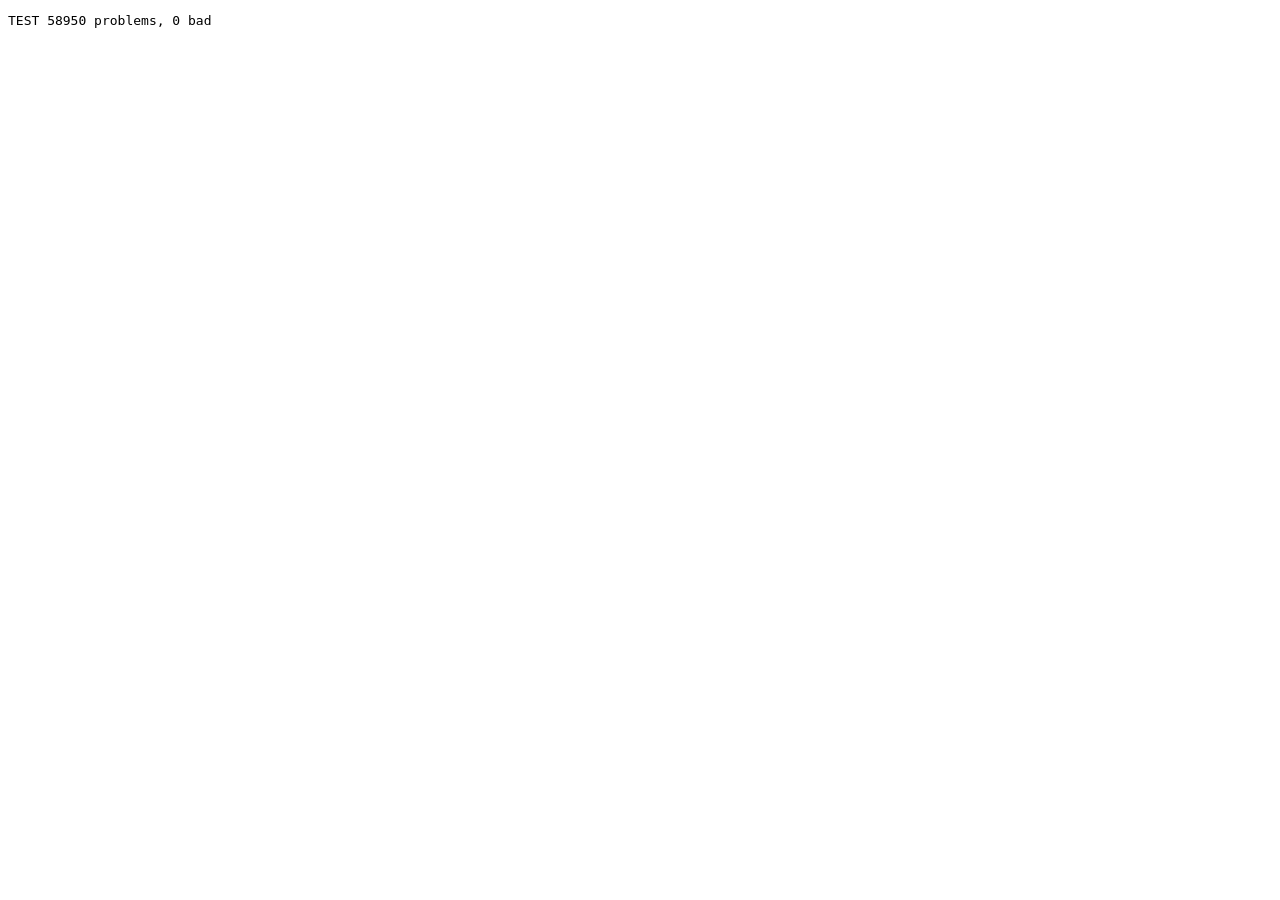
==== test.html @ 12d21ddf "add 8 and 10" ====
<!DOCTYPE html><html><head><meta charset="utf-8"><title>test</title></head><body><pre id="out">running…</pre>
<script src="data/y8.js"></script><script src="data/y10.js"></script>
<script src="js/lib.js"></script><script src="js/g_number.js"></script><script src="js/g_algebra.js"></script><script src="js/g_geometry.js"></script><script src="js/g_data.js"></script>
<script src="js/skills.js"></script><script src="js/engine.js"></script>
<script>
const bad=[];let n=0;
const names=new Set();
for(const cid of COURSE_IDS)for(const sec of Object.keys(SKILLS[cid]))SKILLS[cid][sec].forEach(s=>names.add(s));
for(const s of names)if(typeof G[s]!=='function')bad.push('missing generator '+s);
for(const cid of COURSE_IDS){
  // every lesson has skills
  for(const l of allLessons(cid))if(!sectionSkills(cid,l.sec).length)bad.push('no skills '+cid+' '+l.sec);
}
for(const s of names)for(let lv=0;lv<3;lv++)for(let i=0;i<150;i++){
  n++;let p;try{p=makeProblem(s,mkR(i*7919+lv*31+s.length),lv)}catch(e){bad.push(s+' lv'+lv+' seed'+i+': '+e.message);continue}
  const blob=(p.text||'')+(p.eq||'')+(p.svg||'')+p.steps.join('')+ansText(p)+(p.choices?p.choices.join(''):'');
  if(/NaN|undefined|Infinity|\[object/.test(blob))bad.push(s+' lv'+lv+' bad text: '+blob.replace(/<[^>]+>/g,'').slice(0,90));
  const sub=p.mc?String(p.ans):(p.ansStr&&/^-?\d+\/\d+/.test(p.ansStr)?p.ansStr.split(' ')[0]:String(p.ans));
  if(!checkAnswer(p,sub))bad.push(s+' lv'+lv+' own answer rejected: '+sub);
}
// full sets build
for(const cid of COURSE_IDS){let k=0;for(const l of allLessons(cid)){try{lessonProblems(cid,l,12,l.n)}catch(e){bad.push('lesson '+cid+' '+l.n+': '+e.message)}k++}
  for(const d of examDefs(cid)){try{examProblems(cid,d.weeks,d.n,1)}catch(e){bad.push('exam '+d.id+': '+e.message)}}}
document.getElementById('out').textContent='TEST '+n+' problems, '+bad.length+' bad\n'+bad.slice(0,60).join('\n');
document.title='TEST '+n+' '+bad.length;
</script></body></html>
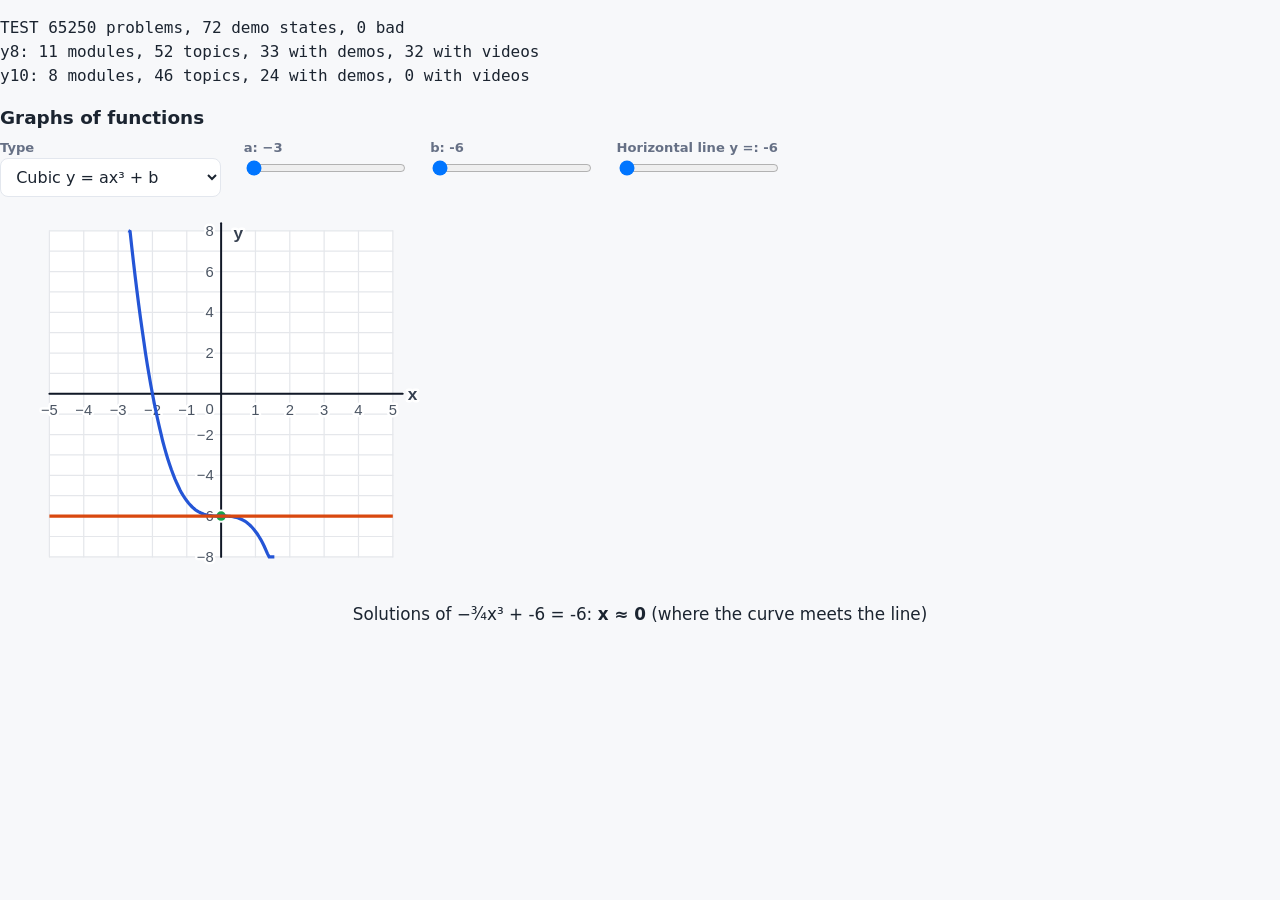
==== commit 59bf7080: "Courses from Edupage plans, step-by-step slides, demos, lesson timer - Year 8 and Year 10 topics com" ====
--- a/test.html
+++ b/test.html
@@ -1,26 +1,41 @@
-<!DOCTYPE html><html><head><meta charset="utf-8"><title>test</title></head><body><pre id="out">running…</pre>
+<!DOCTYPE html><html><head><meta charset="utf-8"><title>test</title><link rel="stylesheet" href="css/style.css"><link rel="stylesheet" href="css/app.css"></head><body><pre id="out">running…</pre><div id="scratch"></div>
 <script src="data/y8.js"></script><script src="data/y10.js"></script>
-<script src="js/lib.js"></script><script src="js/g_number.js"></script><script src="js/g_algebra.js"></script><script src="js/g_geometry.js"></script><script src="js/g_data.js"></script>
-<script src="js/skills.js"></script><script src="js/engine.js"></script>
+<script src="js/lib.js"></script><script src="js/g_number.js"></script><script src="js/g_algebra.js"></script><script src="js/g_geometry.js"></script><script src="js/g_data.js"></script><script src="js/g_y8.js"></script><script src="js/g_extra.js"></script>
+<script src="js/engine.js"></script><script src="js/demos.js"></script>
 <script>
-const bad=[];let n=0;
+const $=(s,e=document)=>e.querySelector(s),$$=(s,e=document)=>[...e.querySelectorAll(s)];
+const bad=[];let n=0;const BADTXT=/NaN|undefined|Infinity|\[object/;
 const names=new Set();
-for(const cid of COURSE_IDS)for(const sec of Object.keys(SKILLS[cid]))SKILLS[cid][sec].forEach(s=>names.add(s));
+for(const cid of COURSE_IDS)for(const l of allLessons(cid)){if(!l.skills.length)bad.push('no skills '+cid+' '+l.sec);l.skills.forEach(s=>names.add(s))}
 for(const s of names)if(typeof G[s]!=='function')bad.push('missing generator '+s);
-for(const cid of COURSE_IDS){
-  // every lesson has skills
-  for(const l of allLessons(cid))if(!sectionSkills(cid,l.sec).length)bad.push('no skills '+cid+' '+l.sec);
-}
-for(const s of names)for(let lv=0;lv<3;lv++)for(let i=0;i<150;i++){
+for(const s of names)if(typeof G[s]==='function')for(let lv=0;lv<3;lv++)for(let i=0;i<150;i++){
   n++;let p;try{p=makeProblem(s,mkR(i*7919+lv*31+s.length),lv)}catch(e){bad.push(s+' lv'+lv+' seed'+i+': '+e.message);continue}
-  const blob=(p.text||'')+(p.eq||'')+(p.svg||'')+p.steps.join('')+ansText(p)+(p.choices?p.choices.join(''):'');
-  if(/NaN|undefined|Infinity|\[object/.test(blob))bad.push(s+' lv'+lv+' bad text: '+blob.replace(/<[^>]+>/g,'').slice(0,90));
+  const blob=(p.text||'')+(p.eq||'')+(p.svg||'')+(p.frames||[]).join('')+p.steps.join('')+ansText(p)+(p.choices?p.choices.join(''):'');
+  if(BADTXT.test(blob))bad.push(s+' lv'+lv+' bad text: '+blob.replace(/<[^>]+>/g,'').slice(0,90));
+  if(p.frames&&p.frames.length!==p.steps.length)bad.push(s+' lv'+lv+' frames '+p.frames.length+' vs steps '+p.steps.length);
+  if(p.mc&&(new Set(p.choices).size!==p.choices.length||p.ans<0||p.ans>=p.choices.length))bad.push(s+' lv'+lv+' bad choices '+p.choices.join(' | '));
   const sub=p.mc?String(p.ans):(p.ansStr&&/^-?\d+\/\d+/.test(p.ansStr)?p.ansStr.split(' ')[0]:String(p.ans));
   if(!checkAnswer(p,sub))bad.push(s+' lv'+lv+' own answer rejected: '+sub);
+  if(!p.mc&&p.ansStr&&!/\//.test(p.ansStr)&&!checkAnswer(p,p.ansStr.replace(/−/g,'-')))bad.push(s+' lv'+lv+' shown answer rejected: '+p.ansStr);
 }
-// full sets build
-for(const cid of COURSE_IDS){let k=0;for(const l of allLessons(cid)){try{lessonProblems(cid,l,12,l.n)}catch(e){bad.push('lesson '+cid+' '+l.n+': '+e.message)}k++}
-  for(const d of examDefs(cid)){try{examProblems(cid,d.weeks,d.n,1)}catch(e){bad.push('exam '+d.id+': '+e.message)}}}
-document.getElementById('out').textContent='TEST '+n+' problems, '+bad.length+' bad\n'+bad.slice(0,60).join('\n');
+for(const cid of COURSE_IDS){
+  for(const l of allLessons(cid)){try{lessonProblems(cid,l,12,l.n)}catch(e){bad.push('lesson '+cid+' '+l.n+': '+e.message)}if(l.demo&&!DEMOS[l.demo])bad.push('unknown demo '+l.demo)}
+  for(const d of examDefs(cid)){try{const ps=examProblems(cid,d.weeks,d.n,1);if(ps.length!==d.n)bad.push('exam size '+d.id)}catch(e){bad.push('exam '+d.id+': '+e.message)}}
+}
+// every demo, every select option, all steps
+const host=$('#scratch');let nd=0;
+for(const [k,def] of Object.entries(DEMOS)){
+  const sels=def.controls.filter(c=>c.type==='select'),combos=[{}];
+  sels.forEach(c=>{const cur=combos.splice(0);cur.forEach(o=>c.opts.forEach(op=>combos.push({...o,[c.id]:op[0]})))});
+  for(const init of combos.slice(0,40)){
+    nd++;try{host.innerHTML='';const st=mountDemo(host,def,init);if(def.steps){$('[data-a=all]',host).click()}
+      if(BADTXT.test(host.innerHTML))bad.push('demo '+k+' '+JSON.stringify(init)+' bad text '+host.innerText.slice(0,80));
+      $$('input[type=range]',host).forEach(r=>{r.value=r.max;r.dispatchEvent(new Event('input'));r.value=r.min;r.dispatchEvent(new Event('input'))});
+      if(BADTXT.test(host.innerHTML))bad.push('demo '+k+' '+JSON.stringify(init)+' bad text at extremes');
+    }catch(e){bad.push('demo '+k+' '+JSON.stringify(init)+': '+e.message)}
+  }
+}
+const summary=COURSE_IDS.map(c=>`${c}: ${course(c).modules.length} modules, ${allLessons(c).length} topics, ${allLessons(c).filter(l=>demoFor(l)).length} with demos, ${allLessons(c).filter(l=>l.videos).length} with videos`).join('\n');
+document.getElementById('out').textContent='TEST '+n+' problems, '+nd+' demo states, '+bad.length+' bad\n'+summary+'\n'+bad.slice(0,80).join('\n');
 document.title='TEST '+n+' '+bad.length;
 </script></body></html>
--- a/css/style.css
+++ b/css/style.css
@@ -0,0 +1,81 @@
+:root{--bg:#f7f8fa;--panel:#fff;--ink:#1b2430;--mute:#667085;--line:#e3e7ee;--brand:#2455d6;--brand-ink:#fff;--ok:#157f3d;--ok-bg:#e8f6ee;--bad:#b42318;--bad-bg:#fdecea;--chip:#eef2fb;--shadow:0 1px 2px rgba(16,24,40,.06),0 1px 3px rgba(16,24,40,.08)}
+:root[data-theme=dark]{--bg:#0f141b;--panel:#171e28;--ink:#e8edf5;--mute:#9aa6b8;--line:#263142;--brand:#6c93ff;--brand-ink:#0b1220;--ok:#5bd68a;--ok-bg:#12301f;--bad:#ff8b80;--bad-bg:#3a1713;--chip:#1e2837;--shadow:none}
+@media(prefers-color-scheme:dark){:root[data-theme=system]{--bg:#0f141b;--panel:#171e28;--ink:#e8edf5;--mute:#9aa6b8;--line:#263142;--brand:#6c93ff;--brand-ink:#0b1220;--ok:#5bd68a;--ok-bg:#12301f;--bad:#ff8b80;--bad-bg:#3a1713;--chip:#1e2837;--shadow:none}}
+*{box-sizing:border-box}
+html{font-size:16px}
+body{margin:0;background:var(--bg);color:var(--ink);font-family:"Segoe UI",system-ui,-apple-system,Arial,sans-serif;line-height:1.5}
+a{color:var(--brand);text-decoration:none}a:hover{text-decoration:underline}
+header.top{position:sticky;top:0;z-index:20;display:flex;align-items:center;gap:1.5rem;padding:.7rem 1.5rem;background:var(--panel);border-bottom:1px solid var(--line)}
+.logo{font-weight:800;font-size:1.3rem;color:var(--ink)}.logo:hover{text-decoration:none}
+header nav{display:flex;gap:.3rem;flex:1}
+header nav a{color:var(--ink);padding:.4rem .8rem;border-radius:8px;font-weight:600}
+header nav a:hover,header nav a.on{background:var(--chip);text-decoration:none}
+button{font:inherit;cursor:pointer}
+.ghost{background:transparent;border:1px solid var(--line);color:var(--ink);padding:.35rem .7rem;border-radius:8px}
+main{max-width:1180px;margin:0 auto;padding:1.5rem}
+main.wide{max-width:none;padding:1rem 1.5rem}
+h1{font-size:1.9rem;margin:.2rem 0 1rem}h2{font-size:1.3rem;margin:1.6rem 0 .6rem}h3{margin:.4rem 0}
+.crumbs{font-size:.9rem;color:var(--mute);margin-bottom:.4rem}.crumbs a{color:var(--mute)}.crumbs span{margin:0 .35rem}
+.cards{display:grid;grid-template-columns:repeat(auto-fit,minmax(280px,1fr));gap:1rem}
+.card{display:block;background:var(--panel);border:1px solid var(--line);border-radius:12px;padding:1.2rem 1.3rem;box-shadow:var(--shadow);color:var(--ink)}
+a.card:hover{border-color:var(--brand);text-decoration:none}
+.card .t{font-size:1.4rem;font-weight:700}.card .m{color:var(--mute);margin-top:.3rem}.card .go{color:var(--brand);font-weight:600;margin-top:.8rem}
+.btn{background:var(--brand);color:var(--brand-ink);border:0;border-radius:8px;padding:.55rem 1.1rem;font-weight:600}
+.btn:hover{filter:brightness(1.08)}.btn:disabled{opacity:.45;cursor:not-allowed}
+.btn.alt{background:var(--chip);color:var(--ink);border:1px solid var(--line)}
+.row{display:flex;gap:.6rem;flex-wrap:wrap;align-items:center}.sp{flex:1}
+input[type=text],input[type=search],select{font:inherit;padding:.5rem .7rem;border:1px solid var(--line);border-radius:8px;background:var(--panel);color:var(--ink)}
+.search{width:100%;max-width:420px;margin:.2rem 0 1rem}
+details.week{background:var(--panel);border:1px solid var(--line);border-radius:12px;margin:.5rem 0;box-shadow:var(--shadow)}
+details.week>summary{list-style:none;cursor:pointer;padding:.9rem 1.2rem;display:flex;align-items:center;gap:1rem;font-weight:700}
+details.week>summary::-webkit-details-marker{display:none}
+details.week>summary:after{content:"▾";color:var(--mute)}details.week[open]>summary:after{content:"▴"}
+.wn{color:var(--brand);min-width:5.5rem}.wt{flex:1}.wp{color:var(--mute);font-weight:500;font-size:.9rem}
+.lessons{list-style:none;margin:0;padding:0 1.2rem 1rem}
+.lessons li{display:flex;gap:.8rem;align-items:center;padding:.45rem 0;border-top:1px solid var(--line)}
+.lessons .n{color:var(--mute);min-width:3.6rem;font-size:.9rem}.lessons .tick{width:1.2rem;color:var(--ok);font-weight:700}
+.lessons li.testrow a{font-weight:700}
+.tabs{display:flex;gap:.3rem;border-bottom:1px solid var(--line);margin:.5rem 0 1rem}
+.tabs a{padding:.5rem 1rem;border-bottom:3px solid transparent;color:var(--mute);font-weight:600}.tabs a.on{color:var(--brand);border-color:var(--brand)}.tabs a:hover{text-decoration:none;color:var(--ink)}
+/* problems */
+.q{background:var(--panel);border:1px solid var(--line);border-radius:12px;padding:1rem 1.2rem;margin:.8rem 0;box-shadow:var(--shadow)}
+.qh{display:flex;gap:.8rem;align-items:center;margin-bottom:.4rem}.qn{font-weight:700}.lv{font-size:.75rem;padding:.05rem .5rem;border-radius:99px;background:var(--chip);color:var(--mute)}
+.status{margin-left:auto;font-size:.85rem;color:var(--mute)}.q.ok .status{color:var(--ok);font-weight:700}.q.no .status{color:var(--bad);font-weight:700}
+.q.ok{border-left:4px solid var(--ok)}.q.no{border-left:4px solid var(--bad)}
+.qt{font-size:1.08rem;margin:.3rem 0}.qt table.mini{margin:.4rem 0}
+.eq{font-size:1.5rem;margin:.5rem 0;font-family:"Cambria Math",Georgia,serif}
+.frac{display:inline-flex;flex-direction:column;vertical-align:middle;text-align:center;margin:0 .2em;line-height:1.2;font-size:.95em}
+.frac>span:first-child{border-bottom:1.5px solid currentColor;padding:0 .3em}.frac>span:last-child{padding:0 .3em}
+.svg-fig{display:block;width:100%;max-width:520px;max-height:340px;height:auto;margin:.4rem 0}.svg-fig.sq{max-width:420px}
+.note{color:var(--mute);font-size:.9rem}
+.ans{display:flex;gap:.6rem;align-items:center;flex-wrap:wrap;margin:.7rem 0}.ans label{font-weight:600}.ans input{width:9rem}
+.opts{display:grid;gap:.4rem;margin:.6rem 0}.opts label{display:flex;gap:.6rem;align-items:center;padding:.5rem .7rem;border:1px solid var(--line);border-radius:8px;cursor:pointer}.opts label:hover{background:var(--chip)}
+.acts{display:flex;gap:.5rem;flex-wrap:wrap}.acts button{background:none;border:0;color:var(--brand);padding:.2rem .1rem;font-weight:600}
+.fb{margin-top:.4rem;font-weight:600}.fb.ok{color:var(--ok)}.fb.no{color:var(--bad)}.fb.hint{color:var(--mute);font-weight:500}
+.sol{margin:.6rem 0 0;padding:.6rem 1rem .6rem 2rem;background:var(--chip);border-radius:8px}.sol li{margin:.2rem 0}
+table.mini{border-collapse:collapse}table.mini th,table.mini td{border:1px solid var(--line);padding:.2rem .6rem;text-align:center}table.mini th{background:var(--chip)}
+.progress{height:8px;background:var(--chip);border-radius:99px;overflow:hidden;min-width:160px}.progress i{display:block;height:100%;background:var(--brand)}
+.stat{font-weight:700}
+/* deck */
+.deck{display:flex;flex-direction:column;background:var(--panel);border:1px solid var(--line);border-radius:12px;height:calc(100vh - 275px);min-height:460px;overflow:hidden}
+.deck:fullscreen{width:100vw;height:100vh;border:0;border-radius:0;background:var(--bg)}
+.deckbar{display:flex;align-items:center;gap:1rem;padding:.55rem 1rem;border-bottom:1px solid var(--line);font-weight:600}
+.dots{display:flex;gap:.3rem;flex-wrap:wrap}.dot{width:11px;height:11px;border-radius:50%;border:2px solid var(--brand);background:transparent;padding:0}.dot.seen{background:var(--chip)}.dot.on{background:var(--brand)}
+.stage{flex:1;min-height:0;overflow:auto;padding:1rem 1.3rem}
+.deck:fullscreen .stage{font-size:1.25rem;padding:1.4rem 2.2rem}.deck:fullscreen .qt{font-size:1.4rem}.deck:fullscreen .eq{font-size:2.2rem}.deck:fullscreen .svg-fig{max-width:780px;max-height:55vh}
+.decknav{display:flex;align-items:center;justify-content:space-between;padding:.55rem 1rem;border-top:1px solid var(--line)}
+.page{display:flex;justify-content:center}.page img{max-width:100%;max-height:calc(100vh - 330px);border:1px solid var(--line);border-radius:6px;background:#fff;cursor:zoom-in}
+.deck:fullscreen .page img{max-height:calc(100vh - 190px)}
+.page.zoom{display:block}.page.zoom img{max-width:none;max-height:none;width:100%;cursor:zoom-out}
+.objs{font-size:1.25rem;line-height:1.7}.objs li{margin:.3rem 0}
+.keys{display:flex;flex-wrap:wrap;gap:.5rem;margin:1rem 0}.keys span{background:var(--chip);padding:.25rem .8rem;border-radius:99px}
+.big{font-size:1.9rem;font-weight:800}
+.two{display:grid;grid-template-columns:repeat(auto-fit,minmax(340px,1fr));gap:1rem}
+/* exams */
+.examgrid{display:grid;grid-template-columns:repeat(auto-fill,minmax(150px,1fr));gap:.6rem}
+.examlink{display:block;padding:.7rem .9rem;border:1px solid var(--line);border-radius:10px;background:var(--panel);color:var(--ink)}.examlink:hover{border-color:var(--brand);text-decoration:none}
+.examlink b{display:block}.examlink small{color:var(--mute)}.examlink .best{color:var(--ok);font-weight:700;font-size:.85rem}
+.timer{position:sticky;top:60px;z-index:5;background:var(--panel);border:1px solid var(--line);border-radius:10px;padding:.5rem 1rem;display:flex;gap:1rem;align-items:center;margin-bottom:.6rem}
+.timer .time{font-weight:800;font-size:1.2rem;font-variant-numeric:tabular-nums}
+.result{font-size:1.5rem;font-weight:800;margin:.5rem 0}
+@media(max-width:700px){main{padding:1rem}.deck{height:auto;min-height:70vh}header.top{flex-wrap:wrap}}
--- a/css/app.css
+++ b/css/app.css
@@ -0,0 +1,90 @@
+/* MathQuest additions: modules and topic cards, slides, demos, examples, timer, tools, videos, wheel */
+:root[data-theme=dark] .svg-fig{background:#fff;border-radius:8px}
+@media(prefers-color-scheme:dark){:root[data-theme=system] .svg-fig{background:#fff;border-radius:8px}}
+.lead{color:var(--mute);margin:-.4rem 0 1rem}.small{font-size:.85rem}
+
+/* header tools menu */
+header .tools,.dtools{position:relative}
+header .tools summary,.dtools summary{list-style:none;cursor:pointer;padding:.35rem .7rem;border:1px solid var(--line);border-radius:8px;font-weight:600}
+header .tools summary::-webkit-details-marker,.dtools summary::-webkit-details-marker{display:none}
+header .tools>div,.dtools>div{position:absolute;right:0;top:2.4rem;z-index:30;background:var(--panel);border:1px solid var(--line);border-radius:10px;box-shadow:0 8px 24px rgba(0,0,0,.15);padding:.4rem;display:flex;flex-direction:column;min-width:190px}
+header .tools a,.dtools a{padding:.45rem .7rem;border-radius:6px;color:var(--ink);font-weight:600}
+header .tools a:hover,.dtools a:hover{background:var(--chip);text-decoration:none}
+
+/* lesson timer */
+.lt{display:inline-flex;align-items:center;gap:.3rem;padding:.2rem .35rem .2rem .7rem;border:1px solid var(--line);border-radius:99px;background:var(--panel);color:var(--ink);font-variant-numeric:tabular-nums}
+.ltlab{font-size:.72rem;color:var(--mute);font-weight:700;text-transform:uppercase;letter-spacing:.5px}
+.ltime{font-weight:800;font-size:1.1rem;min-width:3.2rem;text-align:center}
+.ltb{border:0;background:var(--chip);color:var(--ink);border-radius:99px;width:1.9rem;height:1.9rem;padding:0;font-size:.9rem}
+.lt.run{border-color:var(--ok)}
+.lt.warn{background:#fef3c7;border-color:#f59e0b;color:#92400e;animation:ltpulse 1.2s infinite}
+.lt.over{background:#fee2e2;border-color:#dc2626;color:#991b1b}
+.lt.warn .ltlab,.lt.over .ltlab{color:inherit}
+@keyframes ltpulse{50%{box-shadow:0 0 0 6px rgba(245,158,11,.3)}}
+.ltbanner{position:fixed;left:50%;top:18%;transform:translateX(-50%);z-index:999;padding:1.2rem 1.6rem;border-radius:14px;font-size:1.5rem;display:flex;gap:1rem;align-items:center;box-shadow:0 20px 50px rgba(0,0,0,.3)}
+.ltbanner.warn{background:#fef3c7;color:#92400e;border:3px solid #f59e0b}
+.ltbanner.over{background:#fee2e2;color:#991b1b;border:3px solid #dc2626}
+.ltbanner button{font-size:1rem;padding:.4rem 1rem;border-radius:8px;border:0;background:#111827;color:#fff}
+
+/* modules and topic cards */
+section.module{margin:1.4rem 0 2rem}
+.modh{display:flex;align-items:center;gap:1rem;border-bottom:3px solid var(--mc);padding-bottom:.5rem;flex-wrap:wrap}
+.mnum{width:2.6rem;height:2.6rem;border-radius:12px;background:var(--mc);color:#fff;display:grid;place-items:center;font-weight:800;font-size:1.3rem}
+.mtt h2{margin:0;font-size:1.35rem}.mk{color:var(--mute);font-size:.85rem;font-weight:600}
+details.goals{margin:.5rem 0;color:var(--mute);font-size:.9rem}details.goals summary{cursor:pointer;font-weight:600}details.goals ul{margin:.3rem 0;padding-left:1.2rem}
+.tcards{display:grid;grid-template-columns:repeat(auto-fill,minmax(240px,1fr));gap:.8rem;margin-top:.8rem}
+.tcard{display:flex;flex-direction:column;gap:.35rem;background:var(--panel);border:1px solid var(--line);border-top:4px solid var(--mc);border-radius:12px;padding:.8rem 1rem;box-shadow:var(--shadow);color:var(--ink);transition:transform .15s}
+.tcard:hover{border-color:var(--mc);text-decoration:none;transform:translateY(-2px)}
+.tc-top{display:flex;gap:.5rem;align-items:center;font-size:.8rem;color:var(--mute);font-weight:700}
+.tc-n{background:var(--mc);color:#fff;border-radius:6px;padding:0 .45rem}.tc-ok{margin-left:auto;color:var(--ok);font-size:1rem}
+.tc-t{font-weight:700;font-size:1.05rem;line-height:1.3}.tc-m{font-size:.82rem;color:var(--mute);margin-top:auto}
+.tabs{align-items:center}.tabs .pn{color:var(--mute);font-weight:500;font-size:.9rem;border:0}
+
+/* slides */
+.deck{border-top:4px solid var(--mc,var(--brand))}.deckbar{flex-wrap:wrap}
+.s-title .s-u{color:var(--mute);font-weight:700;font-size:.9rem;margin-bottom:.3rem}
+.objbox{background:var(--chip);border-radius:10px;padding:.6rem 1rem;margin:.8rem 0}.objbox .objs{font-size:1.02rem;line-height:1.5;margin:.3rem 0}
+.timeline{display:flex;gap:3px;max-width:760px;margin:1rem 0;font-size:.8rem;font-weight:700;text-align:center}
+.timeline span{background:var(--mc,var(--brand));color:#fff;padding:.3rem .2rem;border-radius:6px}
+.slideIn{animation:fadein .25s}@keyframes fadein{from{opacity:0;transform:translateX(14px)}to{opacity:1;transform:none}}
+.exbar{margin-bottom:.6rem}.lvtag{font-weight:800;color:var(--mc,var(--brand))}
+.exgrid{display:grid;grid-template-columns:minmax(300px,1fr) minmax(300px,1.1fr);gap:1rem;align-items:start}.exgrid.nofig{grid-template-columns:1fr}
+.exq{margin:0}.exfig .svg-fig{max-width:100%;max-height:calc(100vh - 440px)}
+.steplist li.new{animation:stepin .45s ease-out;background:rgba(36,85,214,.08);border-radius:6px}.steplist li.final{font-size:1.15rem}
+@keyframes stepin{from{opacity:0;transform:translateY(8px)}to{opacity:1;transform:none}}
+.opts.mc{padding-left:2rem}.opts.mc li{padding:.35rem .5rem;border:1px solid var(--line);border-radius:8px;margin:.3rem 0;list-style:upper-alpha}
+.opts.mc li.right{background:var(--ok-bg);border-color:var(--ok);font-weight:700}
+.deck:fullscreen .exfig .svg-fig{max-height:calc(100vh - 240px)}.deck:fullscreen .steplist{font-size:1.25rem}
+@media(max-width:860px){.exgrid{grid-template-columns:1fr}}
+
+/* demos */
+.demo .dtitle{font-weight:800;font-size:1.15rem;margin-bottom:.4rem}
+.dctl{display:flex;flex-wrap:wrap;gap:.4rem 1.4rem;margin-bottom:.5rem}
+.wc label{display:block;font-size:.82rem;font-weight:600;color:var(--mute)}.wc input[type=range]{width:160px}.wc input[type=text]{width:18rem}
+.dbody{display:grid;grid-template-columns:1fr;gap:1rem;align-items:start}
+.dbody.has-steps{grid-template-columns:minmax(320px,1.2fr) minmax(260px,1fr)}
+.dview .svg-fig{max-height:calc(100vh - 380px);min-height:220px}.deck:fullscreen .dview .svg-fig{max-height:calc(100vh - 260px)}
+.dout{text-align:center;margin:.5rem 0;font-size:1.05rem}.dout.ok{color:var(--ok)}.dout table.mini{margin:.3rem auto}
+table.mini td.hl{background:#fde68a;color:#111;font-weight:800}
+.net3d{height:380px;perspective:1100px;position:relative;overflow:hidden;background:var(--chip);border-radius:12px}
+.netscene{position:absolute;left:50%;top:50%;width:0;height:0;transform-style:preserve-3d;transition:transform .2s}
+.nfr{position:absolute;left:0;top:0;width:0;height:0;transform-origin:0 0;transform-style:preserve-3d}
+.nf{position:absolute;overflow:visible;backface-visibility:visible}
+@media(max-width:860px){.dbody.has-steps{grid-template-columns:1fr}}
+
+/* video */
+.vidwrap{display:grid;grid-template-columns:minmax(320px,2fr) minmax(220px,1fr);gap:1rem;align-items:start}
+.yt{position:relative;padding-top:56.25%;border-radius:10px;overflow:hidden;background:#000}.yt iframe{position:absolute;inset:0;width:100%;height:100%;border:0}
+.vlist{display:flex;flex-direction:column;gap:.4rem}
+.vbtn{text-align:left;border:1px solid var(--line);background:var(--panel);color:var(--ink);border-radius:8px;padding:.45rem .7rem}
+.vbtn.on{border-color:var(--brand);background:var(--chip);font-weight:700}
+@media(max-width:860px){.vidwrap{grid-template-columns:1fr}}
+
+/* random problem wheel */
+.wheelwrap{display:grid;grid-template-columns:minmax(260px,360px) 1fr;gap:1.2rem;align-items:start}.wheelbox{text-align:center}
+.wheel{width:100%;max-width:340px;transition:transform 3s cubic-bezier(.17,.67,.12,1)}
+.pointer{font-size:2rem;line-height:1;position:relative;z-index:2;margin-bottom:-.6rem}
+@media(max-width:860px){.wheelwrap{grid-template-columns:1fr}}
+
+/* column vector */
+.cvec{display:inline-flex;flex-direction:column;vertical-align:middle;text-align:center;border-left:2px solid currentColor;border-right:2px solid currentColor;border-radius:8px;padding:0 .35em;line-height:1.15;font-size:.9em;margin:0 .15em}
